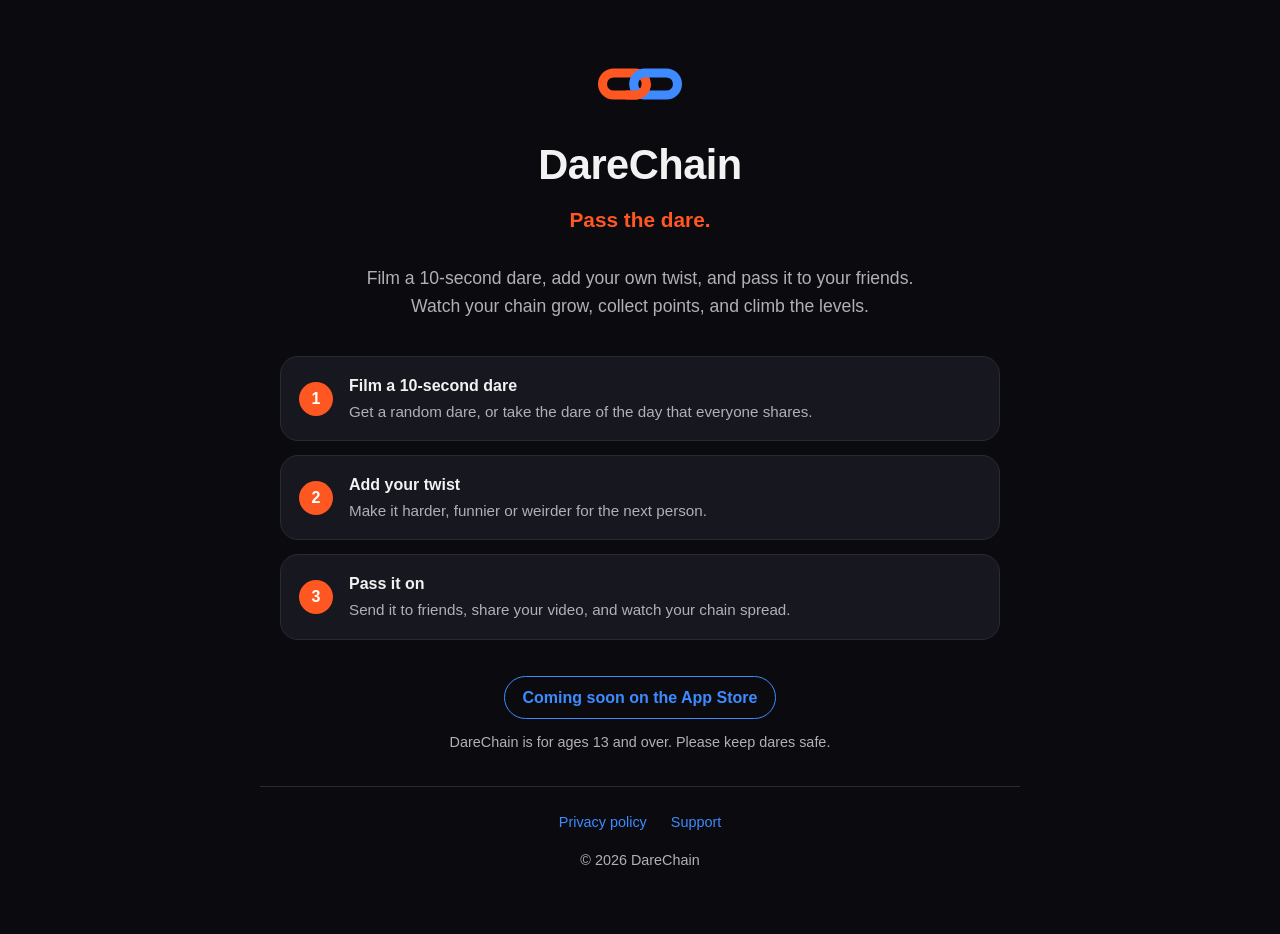
==== index.html @ 36244ed9 "DareChain website" ====
<!DOCTYPE html>
<html lang="en">
<head>
<meta charset="utf-8">
<meta name="viewport" content="width=device-width, initial-scale=1">
<title>DareChain: Pass the dare</title>
<meta name="description" content="DareChain is a short video dare app. Film a 10-second dare, add a twist, and pass it to your friends.">
<style>
  :root { --bg:#0b0b0f; --card:#17171f; --border:#2a2a36; --text:#f2f2f3; --muted:#b0b0b6; --orange:#ff5722; --blue:#3d8bff; color-scheme: dark; }
  * { box-sizing: border-box; }
  body { margin:0; background:var(--bg); color:var(--text); font-family:-apple-system,BlinkMacSystemFont,"Segoe UI",Roboto,Helvetica,Arial,sans-serif; line-height:1.6; }
  main { max-width:760px; margin:0 auto; padding:48px 20px 24px; }
  .logo { display:block; margin:0 auto 12px; }
  h1 { font-size:2.6rem; text-align:center; margin:0; letter-spacing:-0.5px; }
  .tag { text-align:center; color:var(--orange); font-size:1.3rem; font-weight:700; margin:4px 0 28px; }
  .lead { text-align:center; color:var(--muted); font-size:1.1rem; max-width:560px; margin:0 auto 36px; }
  .steps { display:grid; gap:14px; margin:0 0 36px; }
  .step { display:flex; gap:16px; align-items:center; background:var(--card); border:1px solid var(--border); border-radius:18px; padding:16px 18px; }
  .num { flex:0 0 34px; height:34px; border-radius:50%; background:var(--orange); color:#fff; font-weight:800; display:flex; align-items:center; justify-content:center; }
  .step strong { display:block; }
  .step span { color:var(--muted); font-size:0.95rem; }
  .soon { text-align:center; margin:0 0 12px; }
  .soon span { display:inline-block; border:1px solid var(--blue); color:var(--blue); border-radius:999px; padding:8px 18px; font-weight:700; }
  .note { text-align:center; color:var(--muted); font-size:0.9rem; margin:0 0 8px; }
  footer { max-width:760px; margin:0 auto; padding:24px 20px 48px; text-align:center; color:var(--muted); font-size:0.9rem; border-top:1px solid var(--border); }
  footer a { color:var(--blue); text-decoration:none; margin:0 10px; }
</style>
</head>
<body>
<main>
  <svg class="logo" width="120" height="72" viewBox="0 20 100 60" role="img" aria-label="DareChain logo">
    <defs><clipPath id="low"><rect x="38" y="50" width="24" height="16"/></clipPath></defs>
    <rect x="18.75" y="40.75" width="36.5" height="18.5" rx="9.25" fill="none" stroke="#ff5722" stroke-width="7.5"/>
    <rect x="44.75" y="40.75" width="36.5" height="18.5" rx="9.25" fill="none" stroke="#3d8bff" stroke-width="7.5"/>
    <g clip-path="url(#low)"><rect x="18.75" y="40.75" width="36.5" height="18.5" rx="9.25" fill="none" stroke="#ff5722" stroke-width="7.5"/></g>
  </svg>
  <h1>DareChain</h1>
  <p class="tag">Pass the dare.</p>
  <p class="lead">Film a 10-second dare, add your own twist, and pass it to your friends. Watch your chain grow, collect points, and climb the levels.</p>

  <div class="steps">
    <div class="step"><div class="num">1</div><div><strong>Film a 10-second dare</strong><span>Get a random dare, or take the dare of the day that everyone shares.</span></div></div>
    <div class="step"><div class="num">2</div><div><strong>Add your twist</strong><span>Make it harder, funnier or weirder for the next person.</span></div></div>
    <div class="step"><div class="num">3</div><div><strong>Pass it on</strong><span>Send it to friends, share your video, and watch your chain spread.</span></div></div>
  </div>

  <p class="soon"><span>Coming soon on the App Store</span></p>
  <p class="note">DareChain is for ages 13 and over. Please keep dares safe.</p>
</main>
<footer>
  <a href="privacy/">Privacy policy</a>
  <a href="support/">Support</a>
  <p>&copy; 2026 DareChain</p>
</footer>
</body>
</html>
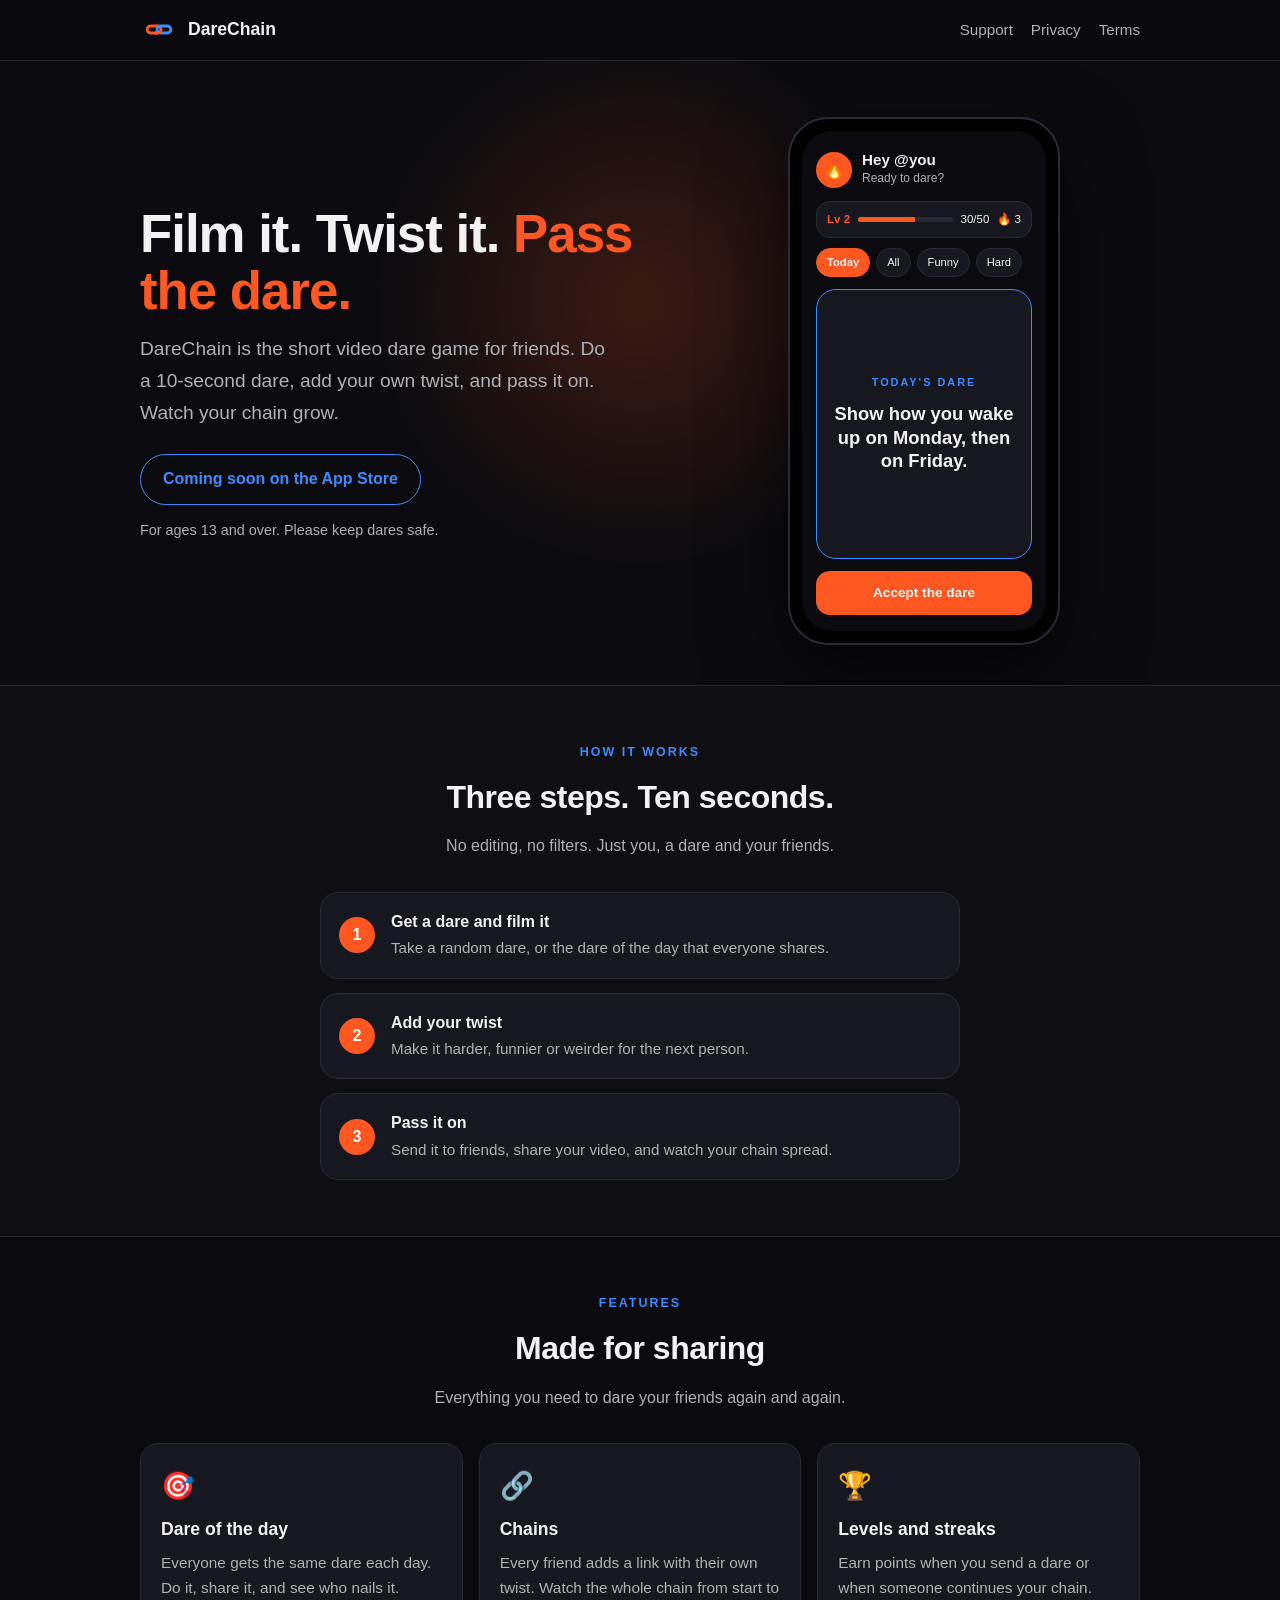
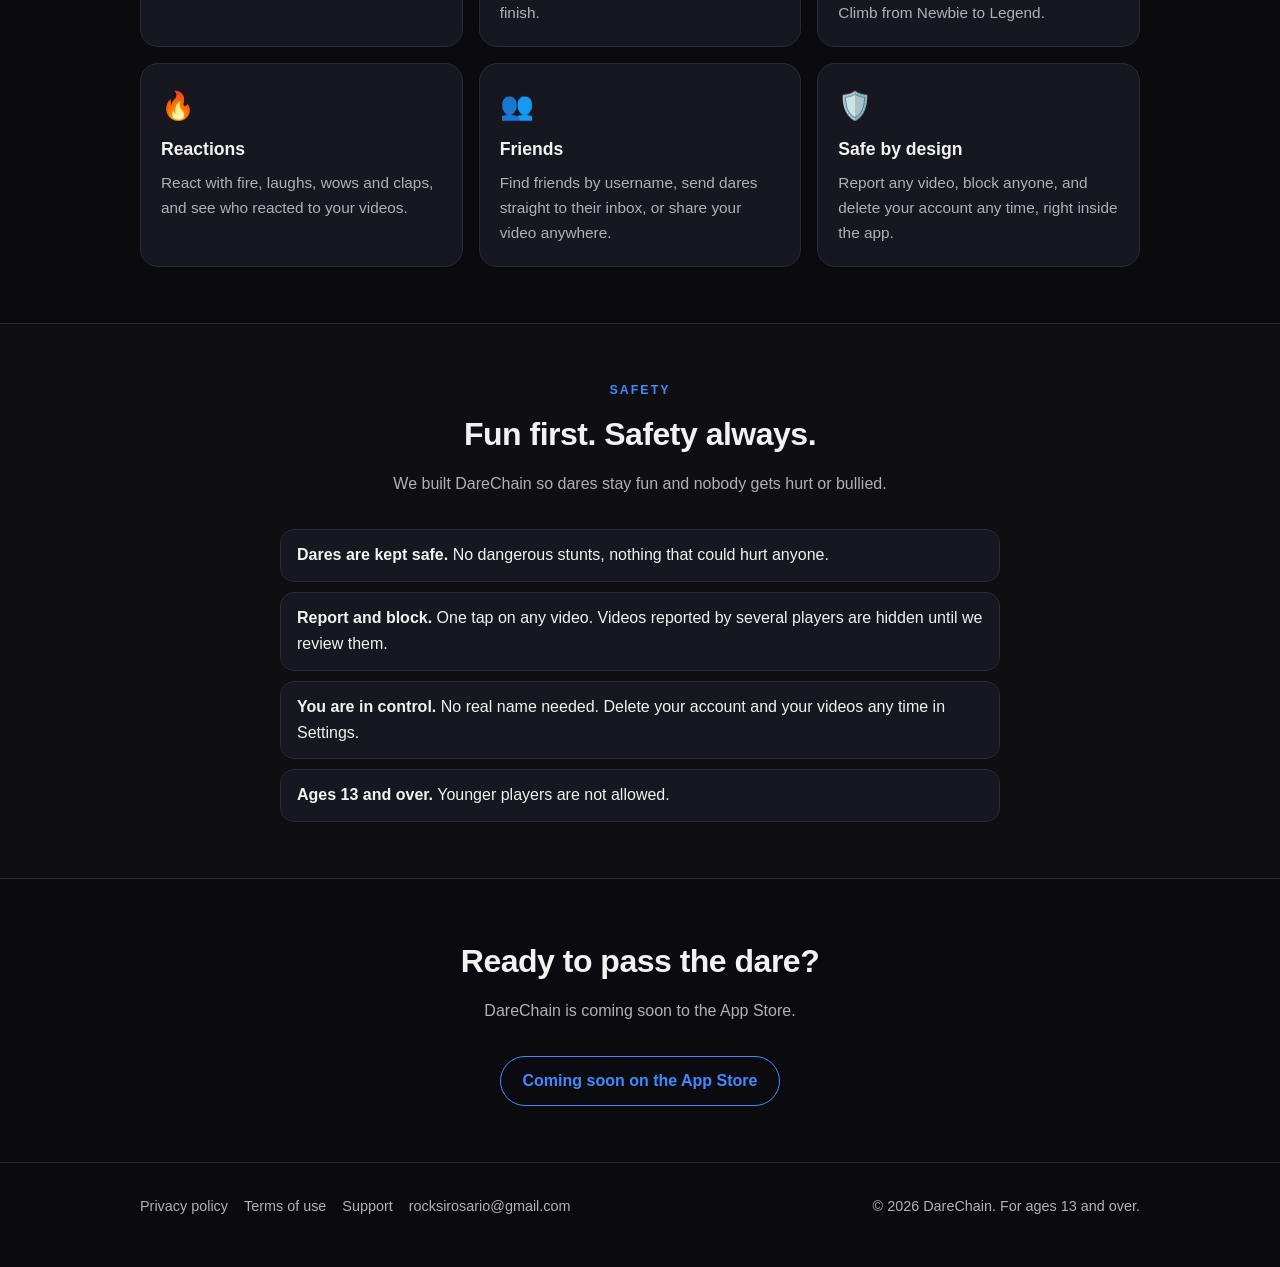
==== commit 284ebacc: "Professional website with terms" ====
--- a/index.html
+++ b/index.html
@@ -4,53 +4,86 @@
 <meta charset="utf-8">
 <meta name="viewport" content="width=device-width, initial-scale=1">
 <title>DareChain: Pass the dare</title>
-<meta name="description" content="DareChain is a short video dare app. Film a 10-second dare, add a twist, and pass it to your friends.">
-<style>
-  :root { --bg:#0b0b0f; --card:#17171f; --border:#2a2a36; --text:#f2f2f3; --muted:#b0b0b6; --orange:#ff5722; --blue:#3d8bff; color-scheme: dark; }
-  * { box-sizing: border-box; }
-  body { margin:0; background:var(--bg); color:var(--text); font-family:-apple-system,BlinkMacSystemFont,"Segoe UI",Roboto,Helvetica,Arial,sans-serif; line-height:1.6; }
-  main { max-width:760px; margin:0 auto; padding:48px 20px 24px; }
-  .logo { display:block; margin:0 auto 12px; }
-  h1 { font-size:2.6rem; text-align:center; margin:0; letter-spacing:-0.5px; }
-  .tag { text-align:center; color:var(--orange); font-size:1.3rem; font-weight:700; margin:4px 0 28px; }
-  .lead { text-align:center; color:var(--muted); font-size:1.1rem; max-width:560px; margin:0 auto 36px; }
-  .steps { display:grid; gap:14px; margin:0 0 36px; }
-  .step { display:flex; gap:16px; align-items:center; background:var(--card); border:1px solid var(--border); border-radius:18px; padding:16px 18px; }
-  .num { flex:0 0 34px; height:34px; border-radius:50%; background:var(--orange); color:#fff; font-weight:800; display:flex; align-items:center; justify-content:center; }
-  .step strong { display:block; }
-  .step span { color:var(--muted); font-size:0.95rem; }
-  .soon { text-align:center; margin:0 0 12px; }
-  .soon span { display:inline-block; border:1px solid var(--blue); color:var(--blue); border-radius:999px; padding:8px 18px; font-weight:700; }
-  .note { text-align:center; color:var(--muted); font-size:0.9rem; margin:0 0 8px; }
-  footer { max-width:760px; margin:0 auto; padding:24px 20px 48px; text-align:center; color:var(--muted); font-size:0.9rem; border-top:1px solid var(--border); }
-  footer a { color:var(--blue); text-decoration:none; margin:0 10px; }
-</style>
+<meta name="description" content="DareChain is a short video dare game. Film a 10-second dare, add your twist, and pass it to your friends.">
+<meta name="theme-color" content="#0b0b0f">
+<link rel="icon" type="image/png" href="favicon.png">
+<link rel="apple-touch-icon" href="apple-touch-icon.png">
+<meta property="og:type" content="website">
+<meta property="og:title" content="DareChain: Pass the dare">
+<meta property="og:description" content="DareChain is a short video dare game. Film a 10-second dare, add your twist, and pass it to your friends.">
+<meta property="og:image" content="https://rocksi17.github.io/darechain-site/og-image.png">
+<meta property="og:url" content="https://rocksi17.github.io/darechain-site/">
+<meta name="twitter:card" content="summary_large_image">
+<link rel="stylesheet" href="style.css">
 </head>
 <body>
+<header class="nav"><div class="wrap">
+  <a class="brand" href="./"><svg width="38" height="23" viewBox="0 20 100 60" aria-hidden="true"><defs><clipPath id="lo"><rect x="38" y="50" width="24" height="16"/></clipPath></defs><rect x="18.75" y="40.75" width="36.5" height="18.5" rx="9.25" fill="none" stroke="#ff5722" stroke-width="7.5"/><rect x="44.75" y="40.75" width="36.5" height="18.5" rx="9.25" fill="none" stroke="#3d8bff" stroke-width="7.5"/><g clip-path="url(#lo)"><rect x="18.75" y="40.75" width="36.5" height="18.5" rx="9.25" fill="none" stroke="#ff5722" stroke-width="7.5"/></g></svg><span>DareChain</span></a>
+  <nav class="nav-links"><a href="support/">Support</a><a href="privacy/">Privacy</a><a href="terms/">Terms</a></nav>
+</div></header>
 <main>
-  <svg class="logo" width="120" height="72" viewBox="0 20 100 60" role="img" aria-label="DareChain logo">
-    <defs><clipPath id="low"><rect x="38" y="50" width="24" height="16"/></clipPath></defs>
-    <rect x="18.75" y="40.75" width="36.5" height="18.5" rx="9.25" fill="none" stroke="#ff5722" stroke-width="7.5"/>
-    <rect x="44.75" y="40.75" width="36.5" height="18.5" rx="9.25" fill="none" stroke="#3d8bff" stroke-width="7.5"/>
-    <g clip-path="url(#low)"><rect x="18.75" y="40.75" width="36.5" height="18.5" rx="9.25" fill="none" stroke="#ff5722" stroke-width="7.5"/></g>
-  </svg>
-  <h1>DareChain</h1>
-  <p class="tag">Pass the dare.</p>
-  <p class="lead">Film a 10-second dare, add your own twist, and pass it to your friends. Watch your chain grow, collect points, and climb the levels.</p>
+<section class="hero"><div class="wrap">
+  <div>
+    <h1>Film it. Twist it. <span>Pass the dare.</span></h1>
+    <p class="lead">DareChain is the short video dare game for friends. Do a 10-second dare, add your own twist, and pass it on. Watch your chain grow.</p>
+    <span class="pill">Coming soon on the App Store</span>
+    <p class="small">For ages 13 and over. Please keep dares safe.</p>
+  </div>
+  <div class="phone" aria-hidden="true"><div class="screen">
+    <div class="m-top"><div class="m-av">&#128293;</div><div><div class="m-name">Hey @you</div><div class="m-sub">Ready to dare?</div></div></div>
+    <div class="m-bar"><b>Lv 2</b><div class="m-track"><i></i></div><span>30/50</span><span>&#128293; 3</span></div>
+    <div class="m-chips"><span class="m-chip on">Today</span><span class="m-chip">All</span><span class="m-chip">Funny</span><span class="m-chip">Hard</span></div>
+    <div class="m-card"><div class="m-tag">TODAY&#39;S DARE</div><div class="m-dare">Show how you wake up on Monday, then on Friday.</div></div>
+    <div class="m-btn">Accept the dare</div>
+  </div></div>
+</div></section>
 
+<section class="section alt"><div class="wrap">
+  <p class="eyebrow">HOW IT WORKS</p>
+  <h2>Three steps. Ten seconds.</h2>
+  <p class="sub">No editing, no filters. Just you, a dare and your friends.</p>
   <div class="steps">
-    <div class="step"><div class="num">1</div><div><strong>Film a 10-second dare</strong><span>Get a random dare, or take the dare of the day that everyone shares.</span></div></div>
+    <div class="step"><div class="num">1</div><div><strong>Get a dare and film it</strong><span>Take a random dare, or the dare of the day that everyone shares.</span></div></div>
     <div class="step"><div class="num">2</div><div><strong>Add your twist</strong><span>Make it harder, funnier or weirder for the next person.</span></div></div>
     <div class="step"><div class="num">3</div><div><strong>Pass it on</strong><span>Send it to friends, share your video, and watch your chain spread.</span></div></div>
   </div>
+</div></section>
 
-  <p class="soon"><span>Coming soon on the App Store</span></p>
-  <p class="note">DareChain is for ages 13 and over. Please keep dares safe.</p>
+<section class="section"><div class="wrap">
+  <p class="eyebrow">FEATURES</p>
+  <h2>Made for sharing</h2>
+  <p class="sub">Everything you need to dare your friends again and again.</p>
+  <div class="grid">
+    <div class="card"><div class="ic">&#127919;</div><h3>Dare of the day</h3><p>Everyone gets the same dare each day. Do it, share it, and see who nails it.</p></div>
+    <div class="card"><div class="ic">&#128279;</div><h3>Chains</h3><p>Every friend adds a link with their own twist. Watch the whole chain from start to finish.</p></div>
+    <div class="card"><div class="ic">&#127942;</div><h3>Levels and streaks</h3><p>Earn points when you send a dare or when someone continues your chain. Climb from Newbie to Legend.</p></div>
+    <div class="card"><div class="ic">&#128293;</div><h3>Reactions</h3><p>React with fire, laughs, wows and claps, and see who reacted to your videos.</p></div>
+    <div class="card"><div class="ic">&#128101;</div><h3>Friends</h3><p>Find friends by username, send dares straight to their inbox, or share your video anywhere.</p></div>
+    <div class="card"><div class="ic">&#128737;&#65039;</div><h3>Safe by design</h3><p>Report any video, block anyone, and delete your account any time, right inside the app.</p></div>
+  </div>
+</div></section>
+
+<section class="section alt"><div class="wrap">
+  <p class="eyebrow">SAFETY</p>
+  <h2>Fun first. Safety always.</h2>
+  <p class="sub">We built DareChain so dares stay fun and nobody gets hurt or bullied.</p>
+  <ul class="safety">
+    <li><b>Dares are kept safe.</b> No dangerous stunts, nothing that could hurt anyone.</li>
+    <li><b>Report and block.</b> One tap on any video. Videos reported by several players are hidden until we review them.</li>
+    <li><b>You are in control.</b> No real name needed. Delete your account and your videos any time in Settings.</li>
+    <li><b>Ages 13 and over.</b> Younger players are not allowed.</li>
+  </ul>
+</div></section>
+
+<section class="section cta"><div class="wrap">
+  <h2>Ready to pass the dare?</h2>
+  <p class="sub">DareChain is coming soon to the App Store.</p>
+  <span class="pill">Coming soon on the App Store</span>
+</div></section>
 </main>
-<footer>
-  <a href="privacy/">Privacy policy</a>
-  <a href="support/">Support</a>
-  <p>&copy; 2026 DareChain</p>
-</footer>
+<footer class="footer"><div class="wrap">
+  <div><a href="privacy/">Privacy policy</a><a href="terms/">Terms of use</a><a href="support/">Support</a><a href="mailto:rocksirosario@gmail.com">rocksirosario@gmail.com</a></div>
+  <div>&copy; 2026 DareChain. For ages 13 and over.</div>
+</div></footer>
 </body>
 </html>
--- a/style.css
+++ b/style.css
@@ -0,0 +1,86 @@
+:root{--bg:#0b0b0f;--card:#17171f;--border:#2a2a36;--text:#f2f2f3;--muted:#b0b0b6;--orange:#ff5722;--blue:#3d8bff;color-scheme:dark}
+*{box-sizing:border-box}
+html{scroll-behavior:smooth}
+body{margin:0;background:var(--bg);color:var(--text);font:16px/1.65 -apple-system,BlinkMacSystemFont,"Segoe UI",Roboto,Helvetica,Arial,sans-serif;-webkit-font-smoothing:antialiased}
+a{color:var(--blue)}
+.wrap{max-width:1040px;margin:0 auto;padding:0 20px}
+
+/* top bar */
+.nav{position:sticky;top:0;z-index:10;background:rgba(11,11,15,.86);-webkit-backdrop-filter:blur(12px);backdrop-filter:blur(12px);border-bottom:1px solid var(--border)}
+.nav .wrap{display:flex;align-items:center;justify-content:space-between;height:60px}
+.brand{display:flex;align-items:center;gap:10px;color:var(--text);text-decoration:none;font-weight:800;font-size:1.1rem}
+.nav-links a{color:var(--muted);text-decoration:none;margin-left:18px;font-size:.95rem}
+.nav-links a:hover{color:var(--text)}
+
+/* hero */
+.hero{position:relative;overflow:hidden;padding:56px 0 40px}
+.hero::before{content:"";position:absolute;left:50%;top:-140px;width:760px;height:760px;transform:translateX(-50%);background:radial-gradient(closest-side,rgba(255,87,34,.2),transparent 70%);pointer-events:none}
+.hero .wrap{position:relative;display:grid;grid-template-columns:1.1fr .9fr;gap:40px;align-items:center}
+.hero h1{font-size:3.3rem;line-height:1.08;margin:0 0 14px;letter-spacing:-1px}
+.hero h1 span{color:var(--orange)}
+.lead{color:var(--muted);font-size:1.2rem;max-width:480px;margin:0 0 26px}
+.pill{display:inline-block;border:1px solid var(--blue);color:var(--blue);border-radius:999px;padding:11px 22px;font-weight:700}
+.small{color:var(--muted);font-size:.9rem;margin-top:14px}
+
+/* phone mock-up */
+.phone{width:272px;margin:0 auto;background:#000;border:2px solid var(--border);border-radius:40px;padding:12px;box-shadow:0 30px 80px rgba(0,0,0,.6)}
+.screen{background:var(--bg);border-radius:30px;padding:20px 14px 16px;min-height:500px;display:flex;flex-direction:column}
+.m-top{display:flex;align-items:center;gap:10px;margin-bottom:12px}
+.m-av{width:36px;height:36px;border-radius:50%;background:var(--orange);display:flex;align-items:center;justify-content:center;font-size:18px}
+.m-name{font-weight:700;font-size:.95rem;line-height:1.2}
+.m-sub{color:var(--muted);font-size:.75rem}
+.m-bar{display:flex;align-items:center;gap:8px;background:var(--card);border:1px solid var(--border);border-radius:14px;padding:8px 10px;font-size:.72rem;margin-bottom:10px}
+.m-bar b{color:var(--orange)}
+.m-track{flex:1;height:5px;border-radius:4px;background:var(--border);overflow:hidden}
+.m-track i{display:block;width:60%;height:100%;background:var(--orange)}
+.m-chips{display:flex;gap:6px;margin-bottom:12px;flex-wrap:wrap}
+.m-chip{font-size:.7rem;padding:4px 10px;border-radius:999px;background:var(--card);border:1px solid var(--border)}
+.m-chip.on{background:var(--orange);border-color:var(--orange);font-weight:700}
+.m-card{flex:1;background:var(--card);border:1px solid var(--blue);border-radius:20px;padding:16px;display:flex;flex-direction:column;justify-content:center;text-align:center}
+.m-tag{color:var(--blue);font-size:.68rem;font-weight:800;letter-spacing:2px;margin-bottom:10px}
+.m-dare{font-size:1.15rem;font-weight:700;line-height:1.3}
+.m-btn{margin-top:12px;background:var(--orange);border-radius:14px;padding:11px;text-align:center;font-weight:800;font-size:.85rem}
+
+/* sections */
+.section{padding:56px 0}
+.section.alt{background:#0e0e13;border-top:1px solid var(--border);border-bottom:1px solid var(--border)}
+.eyebrow{color:var(--blue);font-weight:800;letter-spacing:2px;font-size:.78rem;text-align:center;margin:0 0 8px}
+.section h2{font-size:2rem;text-align:center;margin:0 0 10px;letter-spacing:-.5px}
+.section .sub{color:var(--muted);text-align:center;max-width:560px;margin:0 auto 32px}
+.grid{display:grid;grid-template-columns:repeat(auto-fit,minmax(250px,1fr));gap:16px}
+.card{background:var(--card);border:1px solid var(--border);border-radius:18px;padding:20px}
+.card .ic{font-size:1.7rem;margin-bottom:6px}
+.card h3{margin:0 0 6px;font-size:1.1rem}
+.card p{margin:0;color:var(--muted);font-size:.96rem}
+.steps{counter-reset:s;display:grid;gap:14px;max-width:640px;margin:0 auto}
+.step{display:flex;gap:16px;align-items:center;background:var(--card);border:1px solid var(--border);border-radius:18px;padding:16px 18px}
+.num{flex:0 0 36px;height:36px;border-radius:50%;background:var(--orange);color:#fff;font-weight:800;display:flex;align-items:center;justify-content:center}
+.step strong{display:block}
+.step span{color:var(--muted);font-size:.95rem}
+.safety{max-width:720px;margin:0 auto;list-style:none;padding:0;display:grid;gap:10px}
+.safety li{background:var(--card);border:1px solid var(--border);border-radius:14px;padding:12px 16px}
+.safety b{color:var(--text)}
+.cta{text-align:center}
+
+/* document pages */
+.doc{max-width:720px;margin:0 auto;padding:40px 20px 64px}
+.doc h1{font-size:2.1rem;margin:0 0 6px;letter-spacing:-.5px}
+.doc h2{font-size:1.2rem;margin-top:2.2rem;color:var(--orange)}
+.doc .updated{color:var(--muted);margin-top:0}
+.doc .note{background:var(--card);border:1px solid var(--border);border-radius:14px;padding:12px 16px}
+.doc li{margin:4px 0}
+.muted{color:var(--muted)}
+.faq p{margin:0 0 18px}
+
+/* footer */
+.footer{border-top:1px solid var(--border);padding:32px 0 48px;color:var(--muted);font-size:.9rem}
+.footer .wrap{display:flex;flex-wrap:wrap;gap:16px;align-items:center;justify-content:space-between}
+.footer a{color:var(--muted);text-decoration:none;margin-right:16px}
+.footer a:hover{color:var(--text)}
+
+@media (max-width:820px){
+  .hero .wrap{grid-template-columns:1fr;text-align:center}
+  .lead{margin:0 auto 26px}
+  .hero h1{font-size:2.5rem}
+  .nav-links a{margin-left:12px;font-size:.88rem}
+}
